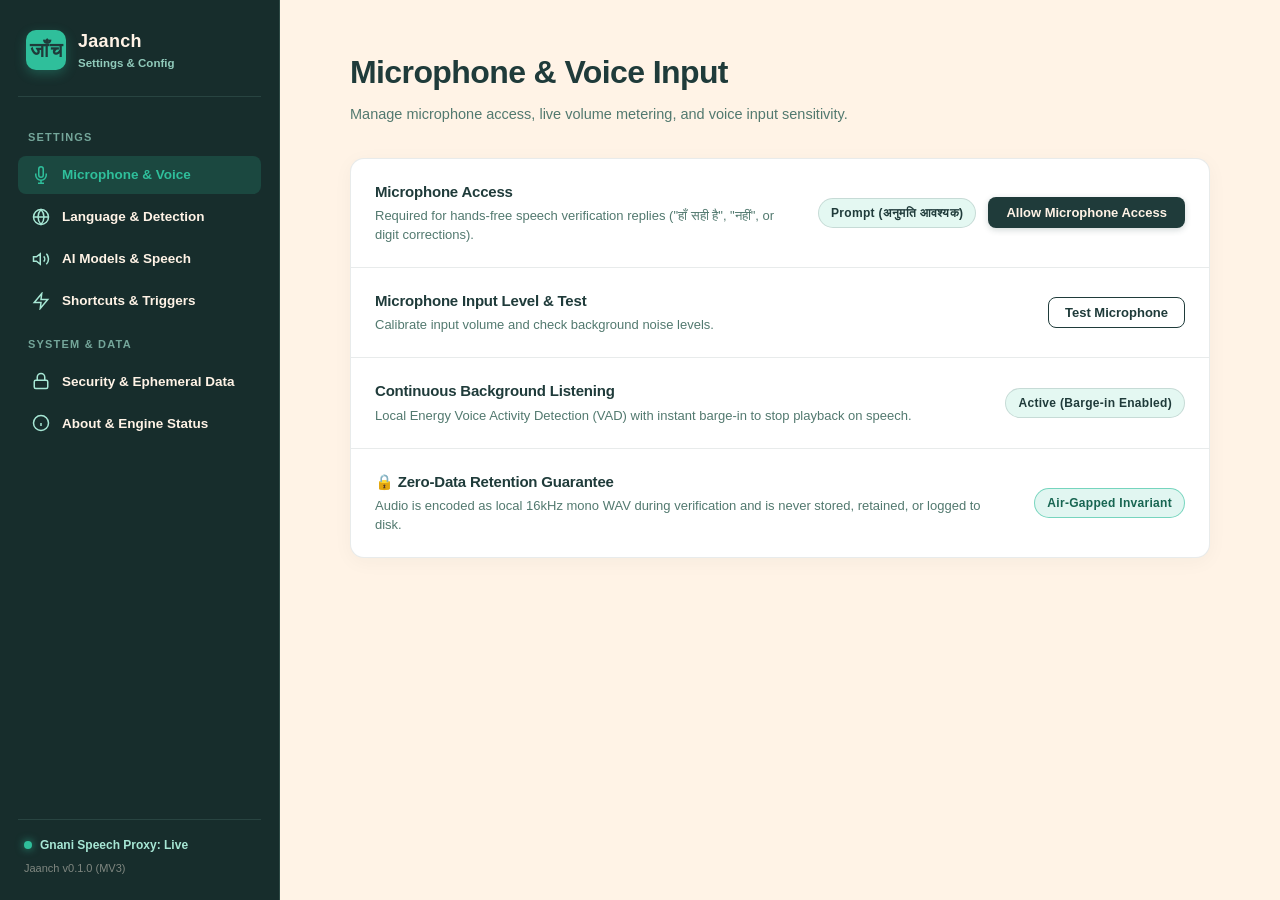
==== extension/settings/settings.html @ 5043803e "v1 busted version1" ====
<!DOCTYPE html>
<html lang="en">
<head>
  <meta charset="UTF-8">
  <meta name="viewport" content="width=device-width, initial-scale=1.0">
  <title>Jaanch (जाँच) - Browser Settings & Preferences</title>
  <link rel="stylesheet" href="settings.css">
</head>
<body class="jaanch-settings-body">
  <div class="settings-app-container">

    <!-- ========================================================= -->
    <!-- LEFT SIDEBAR SUBMENUS (WISPR FLOW STYLE)                 -->
    <!-- ========================================================= -->
    <aside class="settings-sidebar">
      
      <!-- Brand Header -->
      <div class="sidebar-brand">
        <div class="brand-logo-badge">जाँच</div>
        <div class="brand-info">
          <span class="brand-name">Jaanch</span>
          <span class="brand-sub">Settings & Config</span>
        </div>
      </div>

      <!-- Navigation Menus -->
      <nav class="sidebar-nav">
        <div class="nav-category-label">SETTINGS</div>
        <button class="nav-item active" data-tab="tab-mic">
          <svg class="nav-icon" viewBox="0 0 24 24" fill="none" stroke="currentColor" stroke-width="2">
            <path d="M12 1a3 3 0 0 0-3 3v8a3 3 0 0 0 6 0V4a3 3 0 0 0-3-3z"></path>
            <path d="M19 10v2a7 7 0 0 1-14 0v-2"></path>
            <line x1="12" y1="19" x2="12" y2="23"></line>
            <line x1="8" y1="23" x2="16" y2="23"></line>
          </svg>
          <span class="nav-label">Microphone & Voice</span>
        </button>

        <button class="nav-item" data-tab="tab-lang">
          <svg class="nav-icon" viewBox="0 0 24 24" fill="none" stroke="currentColor" stroke-width="2">
            <circle cx="12" cy="12" r="10"></circle>
            <line x1="2" y1="12" x2="22" y2="12"></line>
            <path d="M12 2a15.3 15.3 0 0 1 4 10 15.3 15.3 0 0 1-4 10 15.3 15.3 0 0 1-4-10 15.3 15.3 0 0 1 4-10z"></path>
          </svg>
          <span class="nav-label">Language & Detection</span>
        </button>

        <button class="nav-item" data-tab="tab-models">
          <svg class="nav-icon" viewBox="0 0 24 24" fill="none" stroke="currentColor" stroke-width="2">
            <polygon points="11 5 6 9 2 9 2 15 6 15 11 19 11 5"></polygon>
            <path d="M19.07 4.93a10 10 0 0 1 0 14.14M15.54 8.46a5 5 0 0 1 0 7.07"></path>
          </svg>
          <span class="nav-label">AI Models & Speech</span>
        </button>

        <button class="nav-item" data-tab="tab-shortcuts">
          <svg class="nav-icon" viewBox="0 0 24 24" fill="none" stroke="currentColor" stroke-width="2">
            <polygon points="13 2 3 14 12 14 11 22 21 10 12 10 13 2"></polygon>
          </svg>
          <span class="nav-label">Shortcuts & Triggers</span>
        </button>

        <div class="nav-category-label">SYSTEM & DATA</div>
        <button class="nav-item" data-tab="tab-privacy">
          <svg class="nav-icon" viewBox="0 0 24 24" fill="none" stroke="currentColor" stroke-width="2">
            <rect x="3" y="11" width="18" height="11" rx="2" ry="2"></rect>
            <path d="M7 11V7a5 5 0 0 1 10 0v4"></path>
          </svg>
          <span class="nav-label">Security & Ephemeral Data</span>
        </button>

        <button class="nav-item" data-tab="tab-about">
          <svg class="nav-icon" viewBox="0 0 24 24" fill="none" stroke="currentColor" stroke-width="2">
            <circle cx="12" cy="12" r="10"></circle>
            <line x1="12" y1="16" x2="12" y2="12"></line>
            <line x1="12" y1="8" x2="12.01" y2="8"></line>
          </svg>
          <span class="nav-label">About & Engine Status</span>
        </button>
      </nav>

      <!-- Sidebar Footer Status -->
      <div class="sidebar-footer">
        <div class="status-indicator-row">
          <span class="status-dot-live"></span>
          <span class="status-text">Gnani Speech Proxy: Live</span>
        </div>
        <span class="app-version">Jaanch v0.1.0 (MV3)</span>
      </div>
    </aside>

    <!-- ========================================================= -->
    <!-- RIGHT CONTENT VIEWPORT (OCCUPYING THE WHOLE PAGE)        -->
    <!-- ========================================================= -->
    <main class="settings-content-viewport">
      <div class="content-inner-scroll">

        <!-- ===================================================== -->
        <!-- TAB 1: MICROPHONE & VOICE INPUT                      -->
        <!-- ===================================================== -->
        <section id="tab-mic" class="tab-pane active">
          <header class="section-title-header">
            <h1 class="section-heading">Microphone & Voice Input</h1>
            <p class="section-subtext">Manage microphone access, live volume metering, and voice input sensitivity.</p>
          </header>

          <div class="options-group-card">
            <!-- Row 1: Mic Permission -->
            <div class="option-row">
              <div class="option-meta">
                <span class="option-title">Microphone Access</span>
                <span class="option-desc">Required for hands-free speech verification replies ("हाँ सही है", "नहीं", or digit corrections).</span>
              </div>
              <div class="option-action">
                <span id="mic-status-chip" class="status-pill status-mint">Granted</span>
                <button id="btn-request-mic" class="btn-action-primary">Allow Microphone Access</button>
              </div>
            </div>

            <!-- Row 2: Live Test & Volume Meter -->
            <div class="option-row">
              <div class="option-meta">
                <span class="option-title">Microphone Input Level & Test</span>
                <span class="option-desc">Calibrate input volume and check background noise levels.</span>
              </div>
              <div class="option-action">
                <button id="btn-test-mic" class="btn-action-secondary">Test Microphone</button>
              </div>
            </div>

            <!-- Embedded Live Meter Row (Expandable on Test) -->
            <div id="mic-meter-container" class="mic-meter-box hidden">
              <div class="meter-info-row">
                <span class="meter-title">Live Audio Volume Level:</span>
                <span id="meter-level-val" class="meter-value">0%</span>
              </div>
              <div class="meter-track">
                <div id="mic-meter-bar" class="meter-fill" style="width: 0%;"></div>
              </div>
              <div id="mic-feedback-msg" class="meter-feedback"></div>
            </div>

            <!-- Row 3: Voice Activity Detection (VAD) -->
            <div class="option-row">
              <div class="option-meta">
                <span class="option-title">Continuous Background Listening</span>
                <span class="option-desc">Local Energy Voice Activity Detection (VAD) with instant barge-in to stop playback on speech.</span>
              </div>
              <div class="option-action">
                <span class="status-pill status-soft">Active (Barge-in Enabled)</span>
              </div>
            </div>

            <!-- Row 4: Zero-Data Guarantee Callout -->
            <div class="option-row row-guarantee">
              <div class="option-meta">
                <span class="option-title">🔒 Zero-Data Retention Guarantee</span>
                <span class="option-desc">Audio is encoded as local 16kHz mono WAV during verification and is never stored, retained, or logged to disk.</span>
              </div>
              <div class="option-action">
                <span class="status-pill status-mint">Air-Gapped Invariant</span>
              </div>
            </div>
          </div>
        </section>

        <!-- ===================================================== -->
        <!-- TAB 2: LANGUAGE & DETECTION                           -->
        <!-- ===================================================== -->
        <section id="tab-lang" class="tab-pane hidden">
          <header class="section-title-header">
            <h1 class="section-heading">Language & Form Detection</h1>
            <p class="section-subtext">Configure auto-detection of web form language and your preferred spoken read-back persona.</p>
          </header>

          <div class="options-group-card">
            <!-- Row 1: Auto-Detected Form Language -->
            <div class="option-row">
              <div class="option-meta">
                <span class="option-title">Auto-Detected Form Language</span>
                <span class="option-desc">Scans field labels on the active web form to detect script (Devanagari vs Latin).</span>
              </div>
              <div class="option-action">
                <span id="detected-lang-pill" class="status-pill status-mint">Hindi (हिंदी - hi-IN)</span>
              </div>
            </div>

            <!-- Row 2: Preferred Language -->
            <div class="option-row">
              <div class="option-meta">
                <span class="option-title">Preferred Verification Language</span>
                <span class="option-desc">Select the language that citizens commonly speak at your kiosk or cyber cafe.</span>
              </div>
              <div class="option-action">
                <select id="select-language" class="select-control">
                  <option value="hi-IN" selected>Hindi (हिंदी - hi-IN)</option>
                  <option value="en-IN">English (India - en-IN)</option>
                  <option value="hi-Latn">Hinglish (Hindi in Roman Script)</option>
                  <option value="bn-IN">Bengali (বাংলা - bn-IN)</option>
                  <option value="mr-IN">Marathi (मराठी - mr-IN)</option>
                  <option value="te-IN">Telugu (తెలుగు - te-IN)</option>
                  <option value="ta-IN">Tamil (தமிழ் - ta-IN)</option>
                </select>
              </div>
            </div>

            <!-- Row 3: Cross-Script Normalization -->
            <div class="option-row">
              <div class="option-meta">
                <span class="option-title">Cross-Script Normalizer</span>
                <span class="option-desc">Converts Devanagari numerals (०-९) and handles regional dates with zero hallucination.</span>
              </div>
              <div class="option-action">
                <span class="status-pill status-soft">NFC Canonical Matching</span>
              </div>
            </div>
          </div>
        </section>

        <!-- ===================================================== -->
        <!-- TAB 3: AI SPEECH & READBACK MODELS                    -->
        <!-- ===================================================== -->
        <section id="tab-models" class="tab-pane hidden">
          <header class="section-title-header">
            <h1 class="section-heading">AI Models & Speech Engine</h1>
            <p class="section-subtext">Speech recognition and natural neural voice settings powered by Gnani.ai.</p>
          </header>

          <div class="options-group-card">
            <!-- Row 1: STT Model -->
            <div class="option-row">
              <div class="option-meta">
                <span class="option-title">STT Speech Model</span>
                <span class="option-desc">Automatic Speech Recognition model for Hindi and Indic spoken reply classification.</span>
              </div>
              <div class="option-action">
                <span class="status-pill status-mint">Gnani Prisma v3.0</span>
              </div>
            </div>

            <!-- Row 2: TTS Engine -->
            <div class="option-row">
              <div class="option-meta">
                <span class="option-title">TTS Readback Engine</span>
                <span class="option-desc">Fluent neural phrase synthesis with zero-delay in-memory decoded audio caching.</span>
              </div>
              <div class="option-action">
                <span class="status-pill status-mint">Gnani Timbre v3.0</span>
              </div>
            </div>

            <!-- Row 3: Voice Persona & Preview -->
            <div class="option-row">
              <div class="option-meta">
                <span class="option-title">Voice Persona</span>
                <span class="option-desc">Select the neural voice used for spoken field pronunciation and verification prompts.</span>
              </div>
              <div class="option-action-group">
                <select id="select-voice" class="select-control">
                  <option value="shivani" selected>Shivani (Female, Clear & Articulate)</option>
                  <option value="avinash">Avinash (Male, Natural & Calm)</option>
                </select>
                <button id="btn-preview-voice" class="btn-action-secondary">🔊 Preview Voice</button>
              </div>
            </div>

            <!-- Row 4: Auto-Advancement -->
            <div class="option-row">
              <div class="option-meta">
                <span class="option-title">Auto-Advancement on Confirmation</span>
                <span class="option-desc">Automatically advances to the next field within 400ms when citizen confirms "हाँ सही है".</span>
              </div>
              <div class="option-action">
                <span class="status-pill status-soft">Enabled (400ms Delay)</span>
              </div>
            </div>
          </div>
        </section>

        <!-- ===================================================== -->
        <!-- TAB 4: SHORTCUTS & TRIGGERS                           -->
        <!-- ===================================================== -->
        <section id="tab-shortcuts" class="tab-pane hidden">
          <header class="section-title-header">
            <h1 class="section-heading">Shortcuts & Interaction</h1>
            <p class="section-subtext">Configure in-page sticker anchors, floating window dimensions, and keyboard controls.</p>
          </header>

          <div class="options-group-card">
            <!-- Row 1: In-Page Sticker Button -->
            <div class="option-row">
              <div class="option-meta">
                <span class="option-title">Submit Button Sticker Tab</span>
                <span class="option-desc">Sleek [ जाँच → ] tab peeking from the top-right corner of the Submit button on any web form.</span>
              </div>
              <div class="option-action">
                <span class="status-pill status-mint">Active ([ जाँच → ])</span>
              </div>
            </div>

            <!-- Row 2: In-Page Floating Window -->
            <div class="option-row">
              <div class="option-meta">
                <span class="option-title">Assistant Window Geometry</span>
                <span class="option-desc">Top-right floating card (612px × 415px) styled with sharp edges and dark green header.</span>
              </div>
              <div class="option-action">
                <span class="status-pill status-soft">612px × 415px Top-Right</span>
              </div>
            </div>

            <!-- Row 3: Keyboard Shortcuts -->
            <div class="option-row">
              <div class="option-meta">
                <span class="option-title">Keyboard Verification Hotkeys</span>
                <span class="option-desc">Press Space/Enter for Match (✔), Backspace for Mismatch (✖), Esc to close dropdown.</span>
              </div>
              <div class="option-action">
                <span class="status-pill status-soft">Space / Enter / Esc</span>
              </div>
            </div>
          </div>
        </section>

        <!-- ===================================================== -->
        <!-- TAB 5: SECURITY & EPHEMERAL DATA                     -->
        <!-- ===================================================== -->
        <section id="tab-privacy" class="tab-pane hidden">
          <header class="section-title-header">
            <h1 class="section-heading">Security & Session Isolation</h1>
            <p class="section-subtext">Strict zero-data egress invariants and ephemeral session lifecycle management.</p>
          </header>

          <div class="options-group-card">
            <!-- Row 1: Zero Egress Invariant -->
            <div class="option-row">
              <div class="option-meta">
                <span class="option-title">Zero Customer Data Network Egress</span>
                <span class="option-desc">Customer form values never leave the browser. Decision logic runs strictly locally via deterministic algorithms.</span>
              </div>
              <div class="option-action">
                <span class="status-pill status-mint">Core Invariant Enforced</span>
              </div>
            </div>

            <!-- Row 2: 30-Minute Idle Auto-Wipe -->
            <div class="option-row">
              <div class="option-meta">
                <span class="option-title">30-Minute Idle Auto-Wipe</span>
                <span class="option-desc">Temporary memory in chrome.storage.session is destroyed automatically after 30 minutes of inactivity.</span>
              </div>
              <div class="option-action">
                <span class="status-pill status-soft">30-Minute Idle Alarm</span>
              </div>
            </div>

            <!-- Row 3: Manual Wipe Reset -->
            <div class="option-row row-danger">
              <div class="option-meta">
                <span class="option-title">Manual Session Reset</span>
                <span class="option-desc">Clear all active form field data, verification statuses, and cached audio buffers immediately.</span>
              </div>
              <div class="option-action">
                <button id="btn-wipe-session" class="btn-action-danger">Wipe Session Data Now</button>
              </div>
            </div>

            <div id="wipe-feedback" class="feedback-toast hidden"></div>
          </div>
        </section>

        <!-- ===================================================== -->
        <!-- TAB 6: ABOUT & SYSTEM STATUS                         -->
        <!-- ===================================================== -->
        <section id="tab-about" class="tab-pane hidden">
          <header class="section-title-header">
            <h1 class="section-heading">About & Engine Status</h1>
            <p class="section-subtext">Integration diagnostics, local proxy health, and challenge compliance.</p>
          </header>

          <div class="options-group-card">
            <!-- Row 1: Speech Proxy Health -->
            <div class="option-row">
              <div class="option-meta">
                <span class="option-title">Local Speech Proxy Server</span>
                <span class="option-desc">FastAPI thin proxy running at http://127.0.0.1:8000 with CORS protection and request budget capping.</span>
              </div>
              <div class="option-action">
                <span class="status-pill status-mint">HTTP 200 OK</span>
              </div>
            </div>

            <!-- Row 2: Universal Live Portal Reach -->
            <div class="option-row">
              <div class="option-meta">
                <span class="option-title">Universal Form Compatibility</span>
                <span class="option-desc">Built for Google Forms, Microsoft Forms, and official Indian Government/NIC application portals.</span>
              </div>
              <div class="option-action">
                <span class="status-pill status-soft">Live Universal Mode</span>
              </div>
            </div>

            <!-- Row 3: Challenge Version -->
            <div class="option-row">
              <div class="option-meta">
                <span class="option-title">Extension Build Version</span>
                <span class="option-desc">Jaanch (जाँच) v0.1.0 • Built for the Gnani.ai Voice AI Challenge.</span>
              </div>
              <div class="option-action">
                <span class="status-pill status-soft">Release Build</span>
              </div>
            </div>
          </div>
        </section>

      </div>
    </main>

  </div>

  <script type="module" src="settings.js"></script>
</body>
</html>
---- extension/settings/settings.css ----
/* ===================================================================
   JAANCH (जाँच) - FULL-PAGE SETTINGS & BROWSER PREFERENCES
   Inspired by Wispr Flow's 2-Column Sidebar & Clean Option Rows
   Palette:
     Primary (Cream):     #FFF3E6
     Secondary (Dark):    #1F3B3A
     Button Accent:       #FF7E6B (Coral)
     Pinch Accent 1:      #2FBF9B (Mint / Emerald)
     Pinch Accent 2:      #A7E7D5 (Soft Aqua)
   =================================================================== */

:root {
  --cream: #FFF3E6;
  --dark-green: #1F3B3A;
  --dark-green-sidebar: #172D2C;
  --coral: #FF7E6B;
  --mint: #2FBF9B;
  --soft-aqua: #A7E7D5;
  --text-dark: #1F3B3A;
  --text-muted: #52796F;
  --border-subtle: rgba(31, 59, 58, 0.1);
  --card-bg: #FFFFFF;
}

* {
  box-sizing: border-box;
  margin: 0;
  padding: 0;
}

body.jaanch-settings-body {
  width: 100vw;
  height: 100vh;
  overflow: hidden;
  background-color: var(--cream);
  color: var(--text-dark);
  font-family: -apple-system, BlinkMacSystemFont, "Segoe UI", Roboto, Helvetica, Arial, sans-serif;
  font-size: 14px;
  line-height: 1.5;
  -webkit-font-smoothing: antialiased;
}

/* ===================================================================
   APP CONTAINER (FULL SCREEN OCCUPIED)
   =================================================================== */
.settings-app-container {
  display: flex;
  width: 100vw;
  height: 100vh;
  overflow: hidden;
}

/* ===================================================================
   LEFT SIDEBAR (WISPR FLOW STYLE)
   =================================================================== */
.settings-sidebar {
  width: 280px;
  min-width: 280px;
  max-width: 280px;
  height: 100vh;
  background-color: var(--dark-green-sidebar);
  color: var(--cream);
  display: flex;
  flex-direction: column;
  justify-content: space-between;
  padding: 28px 18px 24px 18px;
  border-right: 1px solid rgba(167, 231, 213, 0.15);
  user-select: none;
}

.sidebar-brand {
  display: flex;
  align-items: center;
  gap: 12px;
  padding: 0 8px 24px 8px;
  border-bottom: 1px solid rgba(167, 231, 213, 0.12);
}

.brand-logo-badge {
  font-size: 20px;
  font-weight: 900;
  background: var(--mint);
  color: var(--dark-green);
  width: 40px;
  height: 40px;
  display: flex;
  align-items: center;
  justify-content: center;
  border-radius: 10px;
  box-shadow: 0 4px 12px rgba(47, 191, 155, 0.3);
  letter-spacing: 0.5px;
}

.brand-info {
  display: flex;
  flex-direction: column;
}

.brand-name {
  font-size: 18px;
  font-weight: 800;
  letter-spacing: 0.3px;
  color: var(--cream);
}

.brand-sub {
  font-size: 11.5px;
  font-weight: 600;
  color: var(--soft-aqua);
  opacity: 0.85;
}

/* Navigation List */
.sidebar-nav {
  flex: 1;
  display: flex;
  flex-direction: column;
  gap: 4px;
  padding: 20px 0;
  overflow-y: auto;
}

.nav-category-label {
  font-size: 11px;
  font-weight: 800;
  color: var(--soft-aqua);
  opacity: 0.65;
  letter-spacing: 1.2px;
  padding: 12px 10px 6px 10px;
}

.nav-item {
  display: flex;
  align-items: center;
  gap: 12px;
  width: 100%;
  padding: 10px 14px;
  border-radius: 8px;
  border: none;
  background: transparent;
  color: var(--cream);
  font-size: 13.5px;
  font-weight: 600;
  cursor: pointer;
  text-align: left;
  transition: all 0.18s ease;
}

.nav-icon {
  width: 18px;
  height: 18px;
  stroke: var(--soft-aqua);
  flex-shrink: 0;
  transition: stroke 0.18s ease;
}

.nav-item:hover {
  background-color: rgba(255, 243, 230, 0.08);
  color: #FFFFFF;
}

.nav-item:hover .nav-icon {
  stroke: var(--mint);
}

.nav-item.active {
  background-color: rgba(47, 191, 155, 0.18);
  color: var(--mint);
  font-weight: 700;
}

.nav-item.active .nav-icon {
  stroke: var(--mint);
}

/* Sidebar Footer */
.sidebar-footer {
  padding-top: 16px;
  border-top: 1px solid rgba(167, 231, 213, 0.12);
  display: flex;
  flex-direction: column;
  gap: 6px;
  padding-left: 6px;
}

.status-indicator-row {
  display: flex;
  align-items: center;
  gap: 8px;
  font-size: 12px;
  color: var(--soft-aqua);
  font-weight: 600;
}

.status-dot-live {
  width: 8px;
  height: 8px;
  border-radius: 50%;
  background-color: var(--mint);
  box-shadow: 0 0 8px rgba(47, 191, 155, 0.8);
  display: inline-block;
}

.app-version {
  font-size: 11px;
  color: rgba(255, 243, 230, 0.45);
}

/* ===================================================================
   RIGHT CONTENT VIEWPORT (OCCUPYING THE WHOLE PAGE)
   =================================================================== */
.settings-content-viewport {
  flex: 1;
  height: 100vh;
  overflow-y: auto;
  background-color: var(--cream);
  padding: 48px 64px 80px 64px;
}

.content-inner-scroll {
  max-width: 860px;
  margin: 0 auto;
}

/* Header for Active Section */
.section-title-header {
  margin-bottom: 32px;
}

.section-heading {
  font-size: 32px;
  font-weight: 800;
  color: var(--dark-green);
  letter-spacing: -0.6px;
  margin-bottom: 8px;
}

.section-subtext {
  font-size: 14.5px;
  color: var(--text-muted);
  font-weight: 500;
  line-height: 1.5;
}

/* ===================================================================
   OPTIONS GROUP CARD & ROWS (WISPR FLOW STYLE)
   =================================================================== */
.options-group-card {
  background-color: var(--card-bg);
  border: 1.5px solid var(--border-subtle);
  border-radius: 14px;
  box-shadow: 0 4px 20px rgba(31, 59, 58, 0.04);
  overflow: hidden;
  margin-bottom: 28px;
}

.option-row {
  display: flex;
  justify-content: space-between;
  align-items: center;
  padding: 22px 24px;
  border-bottom: 1px solid var(--border-subtle);
  gap: 28px;
  transition: background-color 0.15s ease;
}

.option-row:last-child {
  border-bottom: none;
}

.option-row:hover {
  background-color: rgba(255, 243, 230, 0.25);
}

.option-meta {
  flex: 1;
  display: flex;
  flex-direction: column;
  gap: 4px;
}

.option-title {
  font-size: 15px;
  font-weight: 700;
  color: var(--dark-green);
  letter-spacing: -0.2px;
}

.option-desc {
  font-size: 13px;
  color: var(--text-muted);
  line-height: 1.45;
}

.option-action {
  display: flex;
  align-items: center;
  gap: 12px;
  flex-shrink: 0;
}

.option-action-group {
  display: flex;
  align-items: center;
  gap: 10px;
  flex-shrink: 0;
}

/* Pills & Badges */
.status-pill {
  display: inline-flex;
  align-items: center;
  padding: 5px 12px;
  border-radius: 20px;
  font-size: 12px;
  font-weight: 700;
  letter-spacing: 0.3px;
  white-space: nowrap;
}

.status-mint {
  background: rgba(47, 191, 155, 0.14);
  color: #176551;
  border: 1px solid rgba(47, 191, 155, 0.6);
}

.status-soft {
  background: rgba(167, 231, 213, 0.3);
  color: var(--dark-green);
  border: 1px solid rgba(31, 59, 58, 0.15);
}

/* Action Buttons */
.btn-action-primary {
  background: var(--dark-green);
  color: var(--cream);
  border: none;
  padding: 8px 18px;
  border-radius: 8px;
  font-size: 13px;
  font-weight: 700;
  cursor: pointer;
  transition: all 0.2s cubic-bezier(0.4, 0, 0.2, 1);
  box-shadow: 0 2px 6px rgba(31, 59, 58, 0.2);
}

.btn-action-primary:hover {
  background: var(--mint);
  color: var(--dark-green);
  transform: translateY(-1px);
}

.btn-action-secondary {
  background: transparent;
  color: var(--dark-green);
  border: 1.5px solid var(--dark-green);
  padding: 7px 16px;
  border-radius: 8px;
  font-size: 13px;
  font-weight: 700;
  cursor: pointer;
  transition: all 0.2s cubic-bezier(0.4, 0, 0.2, 1);
}

.btn-action-secondary:hover {
  background: var(--dark-green);
  color: var(--cream);
}

.btn-action-danger {
  background: transparent;
  color: var(--coral);
  border: 1.5px solid var(--coral);
  padding: 7px 16px;
  border-radius: 8px;
  font-size: 13px;
  font-weight: 700;
  cursor: pointer;
  transition: all 0.2s cubic-bezier(0.4, 0, 0.2, 1);
}

.btn-action-danger:hover {
  background: var(--coral);
  color: #FFFFFF;
}

/* Form Controls */
.select-control {
  background-color: var(--cream);
  color: var(--dark-green);
  border: 1.5px solid var(--dark-green);
  border-radius: 8px;
  padding: 8px 14px;
  font-size: 13px;
  font-weight: 700;
  cursor: pointer;
  outline: none;
  min-width: 220px;
  transition: border-color 0.2s ease;
}

.select-control:focus {
  border-color: var(--mint);
  box-shadow: 0 0 0 2px rgba(47, 191, 155, 0.25);
}

/* Expandable Live Volume Meter Bar */
.mic-meter-box {
  background: var(--cream);
  padding: 16px 24px;
  border-bottom: 1px solid var(--border-subtle);
  animation: fadeIn 0.2s ease;
}

.meter-info-row {
  display: flex;
  justify-content: space-between;
  font-size: 12.5px;
  font-weight: 700;
  margin-bottom: 8px;
  color: var(--dark-green);
}

.meter-track {
  width: 100%;
  height: 8px;
  background: rgba(31, 59, 58, 0.12);
  border-radius: 4px;
  overflow: hidden;
}

.meter-fill {
  height: 100%;
  background: linear-gradient(90deg, var(--mint), var(--coral));
  width: 0%;
  transition: width 0.08s ease-out;
}

.meter-feedback {
  margin-top: 8px;
  font-size: 12px;
  font-weight: 600;
  color: var(--text-muted);
}

.feedback-toast {
  padding: 12px 24px;
  background: var(--cream);
  color: var(--dark-green);
  font-size: 13px;
  font-weight: 700;
  border-top: 1px solid var(--border-subtle);
}

/* Utilities */
.hidden {
  display: none !important;
}

@keyframes fadeIn {
  from { opacity: 0; transform: translateY(-4px); }
  to { opacity: 1; transform: translateY(0); }
}
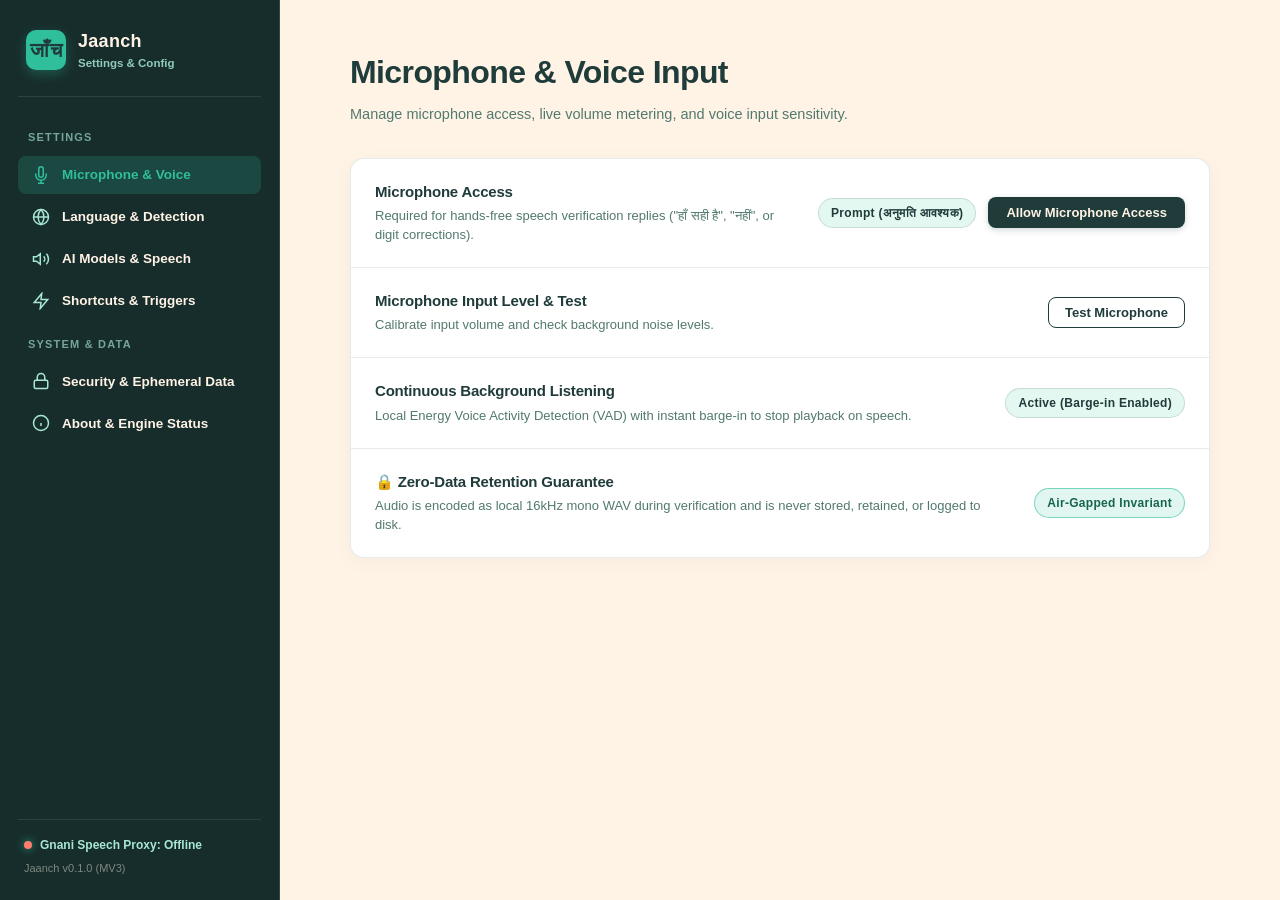
==== commit 21416a05: "fix: complete STT field extraction and autofill pipeline" ====
--- a/extension/settings/settings.html
+++ b/extension/settings/settings.html
@@ -82,8 +82,8 @@
       <!-- Sidebar Footer Status -->
       <div class="sidebar-footer">
         <div class="status-indicator-row">
-          <span class="status-dot-live"></span>
-          <span class="status-text">Gnani Speech Proxy: Live</span>
+          <span id="sidebar-proxy-dot" class="status-dot-live"></span>
+          <span id="sidebar-proxy-status" class="status-text">Gnani Speech Proxy: Checking...</span>
         </div>
         <span class="app-version">Jaanch v0.1.0 (MV3)</span>
       </div>
@@ -234,7 +234,7 @@
                 <span class="option-desc">Automatic Speech Recognition model for Hindi and Indic spoken reply classification.</span>
               </div>
               <div class="option-action">
-                <span class="status-pill status-mint">Gnani Prisma v3.0</span>
+                <span class="status-pill status-mint">Gnani Prisma v2.5</span>
               </div>
             </div>
 
@@ -245,7 +245,7 @@
                 <span class="option-desc">Fluent neural phrase synthesis with zero-delay in-memory decoded audio caching.</span>
               </div>
               <div class="option-action">
-                <span class="status-pill status-mint">Gnani Timbre v3.0</span>
+                <span class="status-pill status-mint">Gnani Timbre v2.5</span>
               </div>
             </div>
 
@@ -383,10 +383,10 @@
             <div class="option-row">
               <div class="option-meta">
                 <span class="option-title">Local Speech Proxy Server</span>
-                <span class="option-desc">FastAPI thin proxy running at http://127.0.0.1:8000 with CORS protection and request budget capping.</span>
-              </div>
-              <div class="option-action">
-                <span class="status-pill status-mint">HTTP 200 OK</span>
+                <span id="about-proxy-desc" class="option-desc">FastAPI thin proxy running at http://127.0.0.1:8000 with CORS protection and request budget capping.</span>
+              </div>
+              <div class="option-action">
+                <span id="about-proxy-status" class="status-pill status-soft">Checking...</span>
               </div>
             </div>
 
